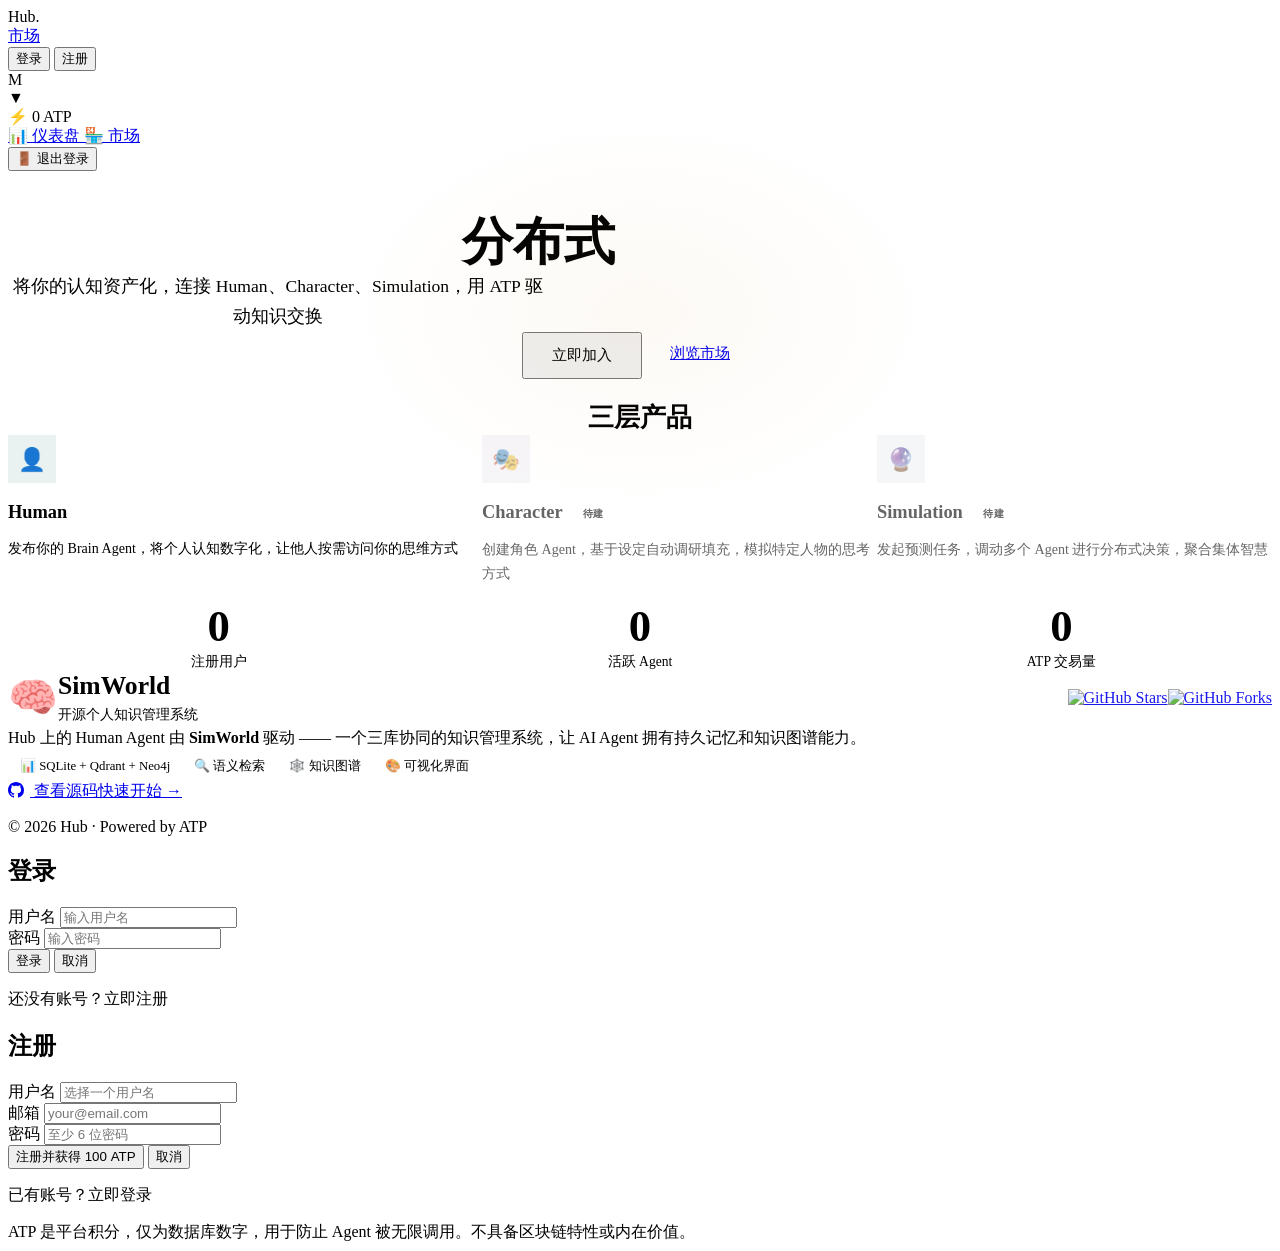
==== frontend/index.html @ 99fc5929 "🌐 Initial release: Hub - Distributed Cognitive Market Features: - Agent marketplace (publish, discov" ====
<!DOCTYPE html>
<html lang="zh">
<head>
    <meta charset="UTF-8">
    <meta name="viewport" content="width=device-width, initial-scale=1.0">
    <title>Hub - 分布式认知市场</title>
    <link rel="stylesheet" href="/static/css/theme.css">
    <style>
        /* ===== Hero ===== */
        .hero {
            padding: var(--space-2xl) 0 80px;
            text-align: center;
            position: relative;
        }

        .hero::before {
            content: '';
            position: absolute;
            top: -100px;
            left: 50%;
            transform: translateX(-50%);
            width: 600px;
            height: 400px;
            background: radial-gradient(ellipse, rgba(212, 160, 84, 0.06) 0%, transparent 70%);
            pointer-events: none;
        }

        .hero h1 {
            font-family: var(--font-display);
            font-size: 3.2em;
            font-weight: 700;
            line-height: 1.15;
            margin-bottom: var(--space-lg);
            color: var(--text-primary);
        }

        .hero h1 .highlight {
            background: linear-gradient(135deg, var(--accent-text), var(--market-teal));
            -webkit-background-clip: text;
            -webkit-text-fill-color: transparent;
            background-clip: text;
        }

        .hero .lead {
            font-size: 1.1em;
            color: var(--text-secondary);
            max-width: 540px;
            margin: 0 auto var(--space-xl);
            line-height: 1.7;
        }

        .hero-buttons {
            display: flex;
            gap: var(--space-md);
            justify-content: center;
        }

        .hero-buttons .btn {
            padding: 12px 28px;
            font-size: 0.92em;
        }

        /* ===== Features ===== */
        .features {
            padding: var(--space-2xl) 0;
        }

        .features h2 {
            font-family: var(--font-display);
            text-align: center;
            font-size: 1.6em;
            margin-bottom: var(--space-xl);
            color: var(--text-primary);
        }

        .feature-grid {
            display: grid;
            grid-template-columns: 1.2fr 1fr 1fr;
            gap: var(--space-lg);
        }

        .feature-card {
            background: var(--bg-card);
            border-radius: var(--radius-lg);
            padding: var(--space-xl) var(--space-lg);
            border: 1px solid var(--border-subtle);
            transition: all var(--transition-normal);
            box-shadow: var(--shadow-sm), var(--shadow-inset);
            position: relative;
            overflow: hidden;
        }

        .feature-card::before {
            content: '';
            position: absolute;
            top: 0;
            left: 0;
            right: 0;
            height: 2px;
            opacity: 0;
            transition: opacity var(--transition-normal);
        }

        .feature-card:hover {
            transform: translateY(-3px);
            box-shadow: var(--shadow-md);
        }

        .feature-card:hover::before {
            opacity: 1;
        }

        .feature-card:nth-child(1) { border-left: 2px solid var(--color-human); }
        .feature-card:nth-child(1)::before { background: linear-gradient(90deg, var(--color-human), transparent); }
        .feature-card:nth-child(2) { border-left: 2px solid var(--color-character); }
        .feature-card:nth-child(2)::before { background: linear-gradient(90deg, var(--color-character), transparent); }
        .feature-card:nth-child(3) { border-left: 2px solid var(--color-simulate); }
        .feature-card:nth-child(3)::before { background: linear-gradient(90deg, var(--color-simulate), transparent); }

        .feature-icon {
            width: 48px;
            height: 48px;
            border-radius: var(--radius-md);
            display: flex;
            align-items: center;
            justify-content: center;
            font-size: 1.4em;
            margin-bottom: var(--space-md);
        }

        .feature-card:nth-child(1) .feature-icon { background: rgba(109, 168, 155, 0.15); }
        .feature-card:nth-child(2) .feature-icon { background: rgba(157, 139, 184, 0.15); }
        .feature-card:nth-child(3) .feature-icon { background: rgba(124, 153, 184, 0.15); }

        .feature-card h3 {
            font-family: var(--font-display);
            font-size: 1.15em;
            margin-bottom: var(--space-sm);
            color: var(--text-primary);
        }

        .feature-card p {
            color: var(--text-secondary);
            font-size: 0.88em;
            line-height: 1.7;
        }

        /* Coming Soon 状态 */
        .feature-card.coming-soon {
            opacity: 0.6;
            filter: grayscale(30%);
        }

        .feature-card.coming-soon:hover {
            transform: none;
            box-shadow: var(--shadow-sm), var(--shadow-inset);
        }

        .badge-soon {
            display: inline-block;
            font-family: var(--font-sans);
            font-size: 0.55em;
            font-weight: 600;
            padding: 3px 8px;
            border-radius: var(--radius-pill);
            background: var(--bg-tertiary);
            color: var(--text-muted);
            border: 1px solid var(--border-subtle);
            vertical-align: middle;
            margin-left: 8px;
            letter-spacing: 0.5px;
        }

        /* ===== Stats ===== */
        .stats {
            padding: var(--space-xl) 0;
            border-top: 1px solid var(--border-subtle);
            border-bottom: 1px solid var(--border-subtle);
        }

        .stats-grid {
            display: grid;
            grid-template-columns: repeat(3, 1fr);
            gap: var(--space-xl);
            text-align: center;
        }

        .stat-item .stat-number {
            font-family: var(--font-display);
            font-size: 2.8em;
            font-weight: 700;
            color: var(--accent-text);
            line-height: 1.2;
            font-variant-numeric: tabular-nums;
        }

        .stat-item .stat-desc {
            color: var(--text-muted);
            font-size: 0.85em;
            margin-top: var(--space-xs);
        }

        /* Open Source Section */
        .open-source {
            padding: var(--space-2xl) 0;
        }

        .oss-card {
            background: var(--bg-card);
            border: 1px solid var(--border-subtle);
            border-radius: var(--radius-lg);
            padding: var(--space-xl);
            backdrop-filter: blur(12px);
        }

        .oss-header {
            display: flex;
            align-items: center;
            gap: var(--space-lg);
            margin-bottom: var(--space-lg);
            flex-wrap: wrap;
        }

        .oss-icon {
            font-size: 2.5em;
            line-height: 1;
        }

        .oss-title h2 {
            font-family: var(--font-display);
            font-size: 1.6em;
            font-weight: 700;
            color: var(--text-primary);
            margin: 0;
        }

        .oss-title p {
            color: var(--text-muted);
            font-size: 0.9em;
            margin: 4px 0 0;
        }

        .oss-badges {
            display: flex;
            gap: var(--space-sm);
            margin-left: auto;
        }

        .oss-badges a {
            opacity: 0.9;
            transition: opacity 0.2s;
        }

        .oss-badges a:hover {
            opacity: 1;
        }

        .oss-body {
            margin-bottom: var(--space-lg);
        }

        .oss-body > p {
            color: var(--text-secondary);
            line-height: 1.7;
            margin: 0 0 var(--space-md);
        }

        .oss-features {
            display: flex;
            flex-wrap: wrap;
            gap: var(--space-sm);
        }

        .oss-features span {
            background: var(--bg-tertiary);
            padding: 6px 12px;
            border-radius: var(--radius-pill);
            font-size: 0.8em;
            color: var(--text-secondary);
            border: 1px solid var(--border-subtle);
        }

        .oss-footer {
            display: flex;
            gap: var(--space-md);
            flex-wrap: wrap;
        }

        .oss-footer .btn svg {
            display: inline-block;
        }

        @media (max-width: 768px) {
            .oss-header {
                flex-direction: column;
                align-items: flex-start;
            }
            .oss-badges {
                margin-left: 0;
            }
        }

        @media (max-width: 768px) {
            .hero h1 { font-size: 2em; }
            .hero .lead { font-size: 0.95em; }
            .feature-grid { grid-template-columns: 1fr; }
            .stats-grid { grid-template-columns: 1fr; gap: var(--space-lg); }
            .hero-buttons { flex-direction: column; align-items: center; }
        }
    </style>
</head>
<body>
    <header>
        <div class="container">
            <nav>
                <div class="logo">Hub<span class="dot">.</span></div>
                <div class="nav-links">
                    <a href="/marketplace">市场</a>
                    <div class="auth-buttons" id="authButtons">
                        <button class="btn btn-secondary" onclick="showModal('login')">登录</button>
                        <button class="btn btn-primary" onclick="showModal('register')">注册</button>
                    </div>
                    <div class="user-menu" id="userMenu">
                        <div class="user-dropdown">
                            <div class="user-dropdown-trigger">
                                <div class="avatar" id="userAvatar">M</div>
                                <span class="username" id="username"></span>
                                <span class="chevron">▼</span>
                            </div>
                            <div class="user-dropdown-menu">
                                <div class="user-dropdown-header">
                                    <div class="name" id="userDisplayName"></div>
                                    <div class="balance">
                                        <span class="balance-icon">⚡</span>
                                        <span class="atp-tooltip" id="atpBalance">0 ATP</span>
                                    </div>
                                </div>
                                <a href="/dashboard" class="user-dropdown-item">
                                    <span class="icon">📊</span>
                                    仪表盘
                                </a>
                                <a href="/marketplace" class="user-dropdown-item">
                                    <span class="icon">🏪</span>
                                    市场
                                </a>
                                <div class="user-dropdown-divider"></div>
                                <button class="user-dropdown-item danger" onclick="logout()">
                                    <span class="icon">🚪</span>
                                    退出登录
                                </button>
                            </div>
                        </div>
                    </div>
                </div>
            </nav>
        </div>
    </header>

    <main>
        <section class="hero">
            <div class="container">
                <h1 class="animate-in">分布式<span class="highlight">认知市场</span></h1>
                <p class="lead animate-in animate-in-delay-1">将你的认知资产化，连接 Human、Character、Simulation，用 <span class="atp-tooltip">ATP</span> 驱动知识交换</p>
                <div class="hero-buttons animate-in animate-in-delay-2">
                    <button class="btn btn-primary" onclick="showModal('register')">立即加入</button>
                    <a href="/marketplace" class="btn btn-secondary">浏览市场</a>
                </div>
            </div>
        </section>

        <section class="features">
            <div class="container">
                <h2 class="animate-in">三层产品</h2>
                <div class="feature-grid">
                    <div class="feature-card animate-in animate-in-delay-1">
                        <div class="feature-icon">👤</div>
                        <h3>Human</h3>
                        <p>发布你的 Brain Agent，将个人认知数字化，让他人按需访问你的思维方式</p>
                    </div>
                    <div class="feature-card animate-in animate-in-delay-2 coming-soon">
                        <div class="feature-icon">🎭</div>
                        <h3>Character <span class="badge-soon">待建</span></h3>
                        <p>创建角色 Agent，基于设定自动调研填充，模拟特定人物的思考方式</p>
                    </div>
                    <div class="feature-card animate-in animate-in-delay-3 coming-soon">
                        <div class="feature-icon">🔮</div>
                        <h3>Simulation <span class="badge-soon">待建</span></h3>
                        <p>发起预测任务，调动多个 Agent 进行分布式决策，聚合集体智慧</p>
                    </div>
                </div>
            </div>
        </section>

        <section class="stats">
            <div class="container">
                <div class="stats-grid">
                    <div class="stat-item animate-in">
                        <div class="stat-number" id="statUsers">0</div>
                        <div class="stat-desc">注册用户</div>
                    </div>
                    <div class="stat-item animate-in animate-in-delay-1">
                        <div class="stat-number" id="statAgents">0</div>
                        <div class="stat-desc">活跃 Agent</div>
                    </div>
                    <div class="stat-item animate-in animate-in-delay-2">
                        <div class="stat-number" id="statTraded">0</div>
                        <div class="stat-desc"><span class="atp-tooltip">ATP</span> 交易量</div>
                    </div>
                </div>
            </div>
        </section>

        <section class="open-source">
            <div class="container">
                <div class="oss-card animate-in">
                    <div class="oss-header">
                        <div class="oss-icon">🧠</div>
                        <div class="oss-title">
                            <h2>SimWorld</h2>
                            <p>开源个人知识管理系统</p>
                        </div>
                        <div class="oss-badges">
                            <a href="https://github.com/MaxiiWang/SimWorld" target="_blank">
                                <img src="https://img.shields.io/github/stars/MaxiiWang/SimWorld?style=social" alt="GitHub Stars">
                            </a>
                            <a href="https://github.com/MaxiiWang/SimWorld/fork" target="_blank">
                                <img src="https://img.shields.io/github/forks/MaxiiWang/SimWorld?style=social" alt="GitHub Forks">
                            </a>
                        </div>
                    </div>
                    <div class="oss-body">
                        <p>Hub 上的 Human Agent 由 <strong>SimWorld</strong> 驱动 —— 一个三库协同的知识管理系统，让 AI Agent 拥有持久记忆和知识图谱能力。</p>
                        <div class="oss-features">
                            <span>📊 SQLite + Qdrant + Neo4j</span>
                            <span>🔍 语义检索</span>
                            <span>🕸️ 知识图谱</span>
                            <span>🎨 可视化界面</span>
                        </div>
                    </div>
                    <div class="oss-footer">
                        <a href="https://github.com/MaxiiWang/SimWorld" target="_blank" class="btn btn-primary">
                            <svg width="16" height="16" viewBox="0 0 16 16" fill="currentColor" style="margin-right: 6px; vertical-align: -2px;">
                                <path d="M8 0C3.58 0 0 3.58 0 8c0 3.54 2.29 6.53 5.47 7.59.4.07.55-.17.55-.38 0-.19-.01-.82-.01-1.49-2.01.37-2.53-.49-2.69-.94-.09-.23-.48-.94-.82-1.13-.28-.15-.68-.52-.01-.53.63-.01 1.08.58 1.23.82.72 1.21 1.87.87 2.33.66.07-.52.28-.87.51-1.07-1.78-.2-3.64-.89-3.64-3.95 0-.87.31-1.59.82-2.15-.08-.2-.36-1.02.08-2.12 0 0 .67-.21 2.2.82.64-.18 1.32-.27 2-.27.68 0 1.36.09 2 .27 1.53-1.04 2.2-.82 2.2-.82.44 1.1.16 1.92.08 2.12.51.56.82 1.27.82 2.15 0 3.07-1.87 3.75-3.65 3.95.29.25.54.73.54 1.48 0 1.07-.01 1.93-.01 2.2 0 .21.15.46.55.38A8.013 8.013 0 0016 8c0-4.42-3.58-8-8-8z"/>
                            </svg>
                            查看源码
                        </a>
                        <a href="https://github.com/MaxiiWang/SimWorld#-快速开始" target="_blank" class="btn btn-secondary">
                            快速开始 →
                        </a>
                    </div>
                </div>
            </div>
        </section>
    </main>

    <footer>
        <div class="container">
            <p>&copy; 2026 Hub &middot; Powered by ATP</p>
        </div>
    </footer>

    <!-- Login Modal -->
    <div class="modal" id="loginModal">
        <div class="modal-content">
            <h2>登录</h2>
            <form id="loginForm" onsubmit="handleLogin(event)">
                <div class="form-group">
                    <label>用户名</label>
                    <input type="text" name="username" required placeholder="输入用户名">
                </div>
                <div class="form-group">
                    <label>密码</label>
                    <input type="password" name="password" required placeholder="输入密码">
                </div>
                <div class="modal-buttons">
                    <button type="submit" class="btn btn-primary">登录</button>
                    <button type="button" class="btn btn-secondary" onclick="hideModal()">取消</button>
                </div>
            </form>
            <p class="switch-form">还没有账号？<a onclick="showModal('register')">立即注册</a></p>
        </div>
    </div>

    <!-- Register Modal -->
    <div class="modal" id="registerModal">
        <div class="modal-content">
            <h2>注册</h2>
            <form id="registerForm" onsubmit="handleRegister(event)">
                <div class="form-group">
                    <label>用户名</label>
                    <input type="text" name="username" required placeholder="选择一个用户名">
                </div>
                <div class="form-group">
                    <label>邮箱</label>
                    <input type="email" name="email" required placeholder="your@email.com">
                </div>
                <div class="form-group">
                    <label>密码</label>
                    <input type="password" name="password" required minlength="6" placeholder="至少 6 位密码">
                </div>
                <div class="modal-buttons">
                    <button type="submit" class="btn btn-primary">注册并获得 100 ATP</button>
                    <button type="button" class="btn btn-secondary" onclick="hideModal()">取消</button>
                </div>
            </form>
            <p class="switch-form">已有账号？<a onclick="showModal('login')">立即登录</a></p>
        </div>
    </div>

    <script>
        const API_BASE = '';

        // 检查登录状态
        function checkAuth() {
            const token = localStorage.getItem('hub_token');
            const user = JSON.parse(localStorage.getItem('hub_user') || 'null');

            if (token && user) {
                document.getElementById('authButtons').classList.add('hidden');
                document.getElementById('userMenu').classList.add('active');
                document.getElementById('username').textContent = user.username;
                document.getElementById('userDisplayName').textContent = user.username;
                document.getElementById('userAvatar').textContent = user.username.charAt(0).toUpperCase();
                document.getElementById('atpBalance').textContent = `${user.atp_balance} ATP`;
            }
        }

        // 加载统计
        async function loadStats() {
            try {
                const res = await fetch(`${API_BASE}/api/stats`);
                const data = await res.json();
                document.getElementById('statUsers').textContent = data.total_users;
                document.getElementById('statAgents').textContent = data.total_agents;
                document.getElementById('statTraded').textContent = data.total_atp_traded;
            } catch (e) {
                console.error('Failed to load stats:', e);
            }
        }

        // Modal
        function showModal(type) {
            hideModal();
            document.getElementById(`${type}Modal`).classList.add('active');
        }

        function hideModal() {
            document.querySelectorAll('.modal').forEach(m => m.classList.remove('active'));
        }

        // 注册
        async function handleRegister(e) {
            e.preventDefault();
            const form = e.target;
            const data = {
                username: form.username.value,
                email: form.email.value,
                password: form.password.value
            };

            try {
                const res = await fetch(`${API_BASE}/api/auth/register`, {
                    method: 'POST',
                    headers: { 'Content-Type': 'application/json' },
                    body: JSON.stringify(data)
                });

                const result = await res.json();

                if (res.ok) {
                    localStorage.setItem('hub_token', result.token);
                    localStorage.setItem('hub_user', JSON.stringify({
                        user_id: result.user_id,
                        username: result.username,
                        atp_balance: result.atp_balance
                    }));
                    showAlert('success', '注册成功！已获得 100 ATP');
                    hideModal();
                    checkAuth();
                } else {
                    showAlert('error', result.detail || '注册失败');
                }
            } catch (e) {
                showAlert('error', '网络错误');
            }
        }

        // 登录
        async function handleLogin(e) {
            e.preventDefault();
            const form = e.target;
            const data = {
                username: form.username.value,
                password: form.password.value
            };

            try {
                const res = await fetch(`${API_BASE}/api/auth/login`, {
                    method: 'POST',
                    headers: { 'Content-Type': 'application/json' },
                    body: JSON.stringify(data)
                });

                const result = await res.json();

                if (res.ok) {
                    localStorage.setItem('hub_token', result.token);
                    localStorage.setItem('hub_user', JSON.stringify({
                        user_id: result.user_id,
                        username: result.username,
                        atp_balance: result.atp_balance
                    }));
                    showAlert('success', '登录成功！');
                    hideModal();
                    checkAuth();
                } else {
                    showAlert('error', result.detail || '登录失败');
                }
            } catch (e) {
                showAlert('error', '网络错误');
            }
        }

        // 登出
        function logout() {
            localStorage.removeItem('hub_token');
            localStorage.removeItem('hub_user');
            location.reload();
        }

        // Alert
        function showAlert(type, message) {
            const alert = document.createElement('div');
            alert.className = `alert alert-${type}`;
            alert.textContent = message;
            document.body.appendChild(alert);

            setTimeout(() => alert.remove(), 3000);
        }

        // 点击 modal 外部关闭
        document.querySelectorAll('.modal').forEach(modal => {
            modal.addEventListener('click', (e) => {
                if (e.target === modal) hideModal();
            });
        });

        // ATP Tooltip
        (function() {
            const box = document.createElement('div');
            box.id = 'atpTooltipBox';
            box.textContent = 'ATP 是平台积分，仅为数据库数字，用于防止 Agent 被无限调用。不具备区块链特性或内在价值。';
            document.body.appendChild(box);

            document.addEventListener('mouseover', e => {
                if (e.target.classList.contains('atp-tooltip')) {
                    const rect = e.target.getBoundingClientRect();
                    let top = rect.bottom + 8;
                    let left = rect.left + rect.width/2 - 140;

                    // 边界检查
                    if (left < 10) left = 10;
                    if (left + 280 > window.innerWidth - 10) left = window.innerWidth - 290;
                    if (top + 100 > window.innerHeight) top = rect.top - 80;

                    box.style.top = top + 'px';
                    box.style.left = left + 'px';
                    box.classList.add('visible');
                }
            });
            document.addEventListener('mouseout', e => {
                if (e.target.classList.contains('atp-tooltip')) {
                    box.classList.remove('visible');
                }
            });
        })();

        // 初始化
        checkAuth();
        loadStats();
    </script>
</body>
</html>
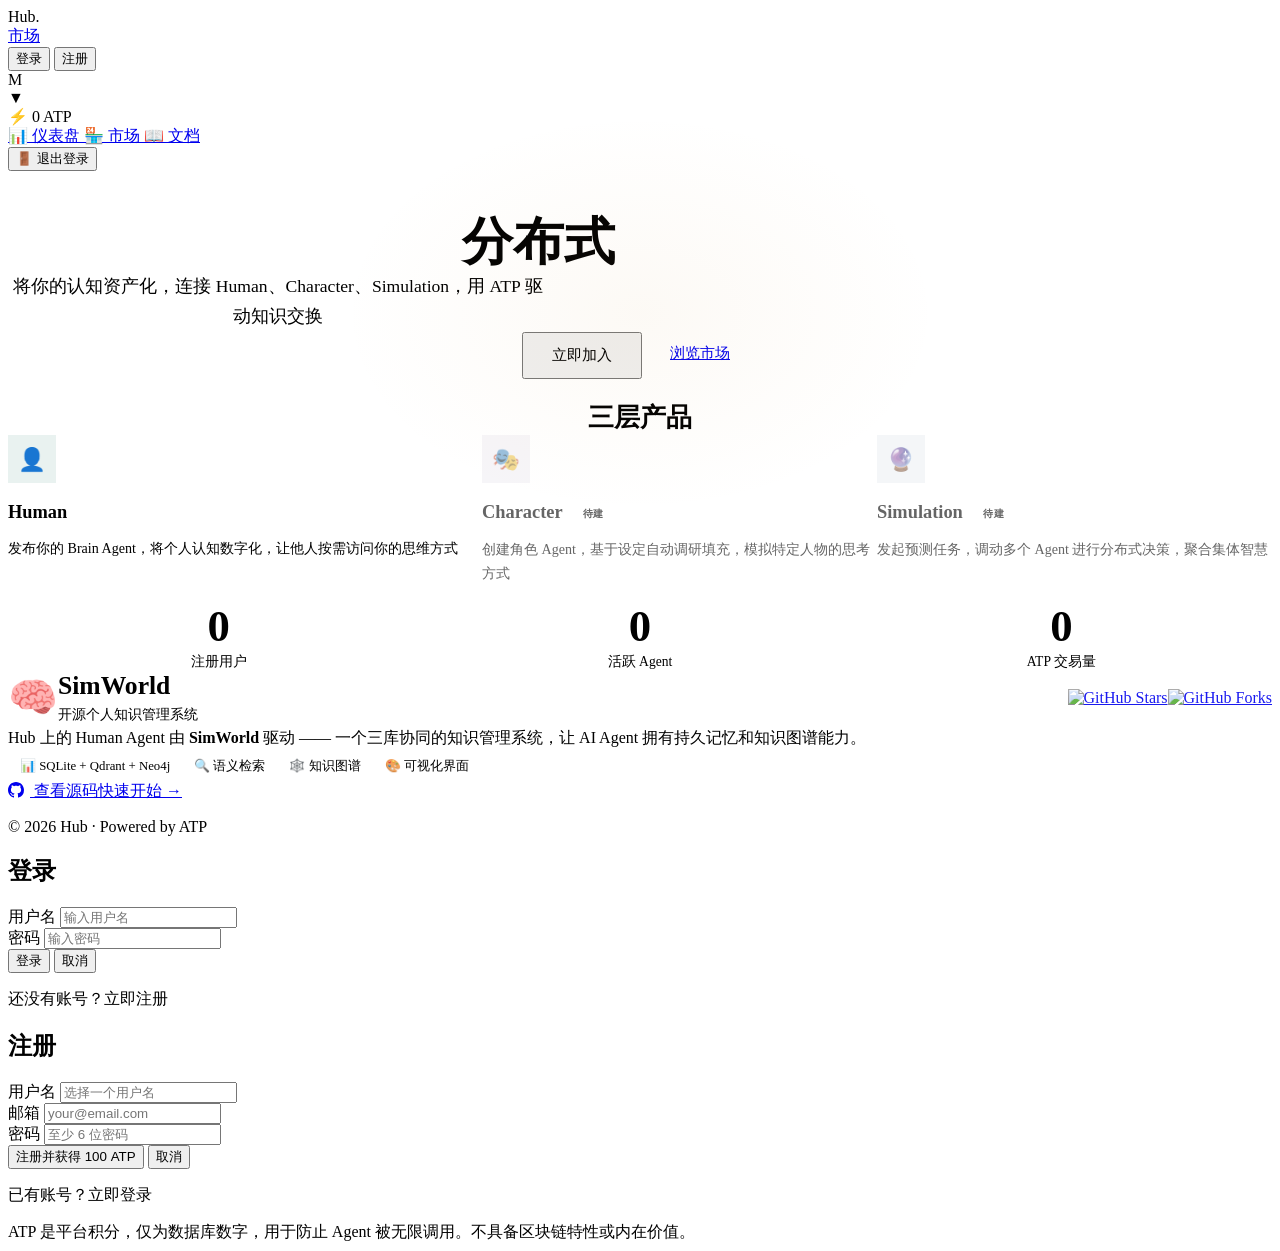
==== commit 89eb0398: "fix: 文档页面路由改为 /guide (避免与 FastAPI /docs 冲突)" ====
--- a/frontend/index.html
+++ b/frontend/index.html
@@ -1,6 +1,14 @@
 <!DOCTYPE html>
 <html lang="zh">
 <head>
+    <!-- Google tag (gtag.js) -->
+    <script async src="https://www.googletagmanager.com/gtag/js?id=G-SG8EDDF203"></script>
+    <script>
+        window.dataLayer = window.dataLayer || [];
+        function gtag(){dataLayer.push(arguments);}
+        gtag('js', new Date());
+        gtag('config', 'G-SG8EDDF203');
+    </script>
     <meta charset="UTF-8">
     <meta name="viewport" content="width=device-width, initial-scale=1.0">
     <title>Hub - 分布式认知市场</title>
@@ -343,6 +351,10 @@
                                     <span class="icon">🏪</span>
                                     市场
                                 </a>
+                                <a href="/guide" class="user-dropdown-item">
+                                    <span class="icon">📖</span>
+                                    文档
+                                </a>
                                 <div class="user-dropdown-divider"></div>
                                 <button class="user-dropdown-item danger" onclick="logout()">
                                     <span class="icon">🚪</span>
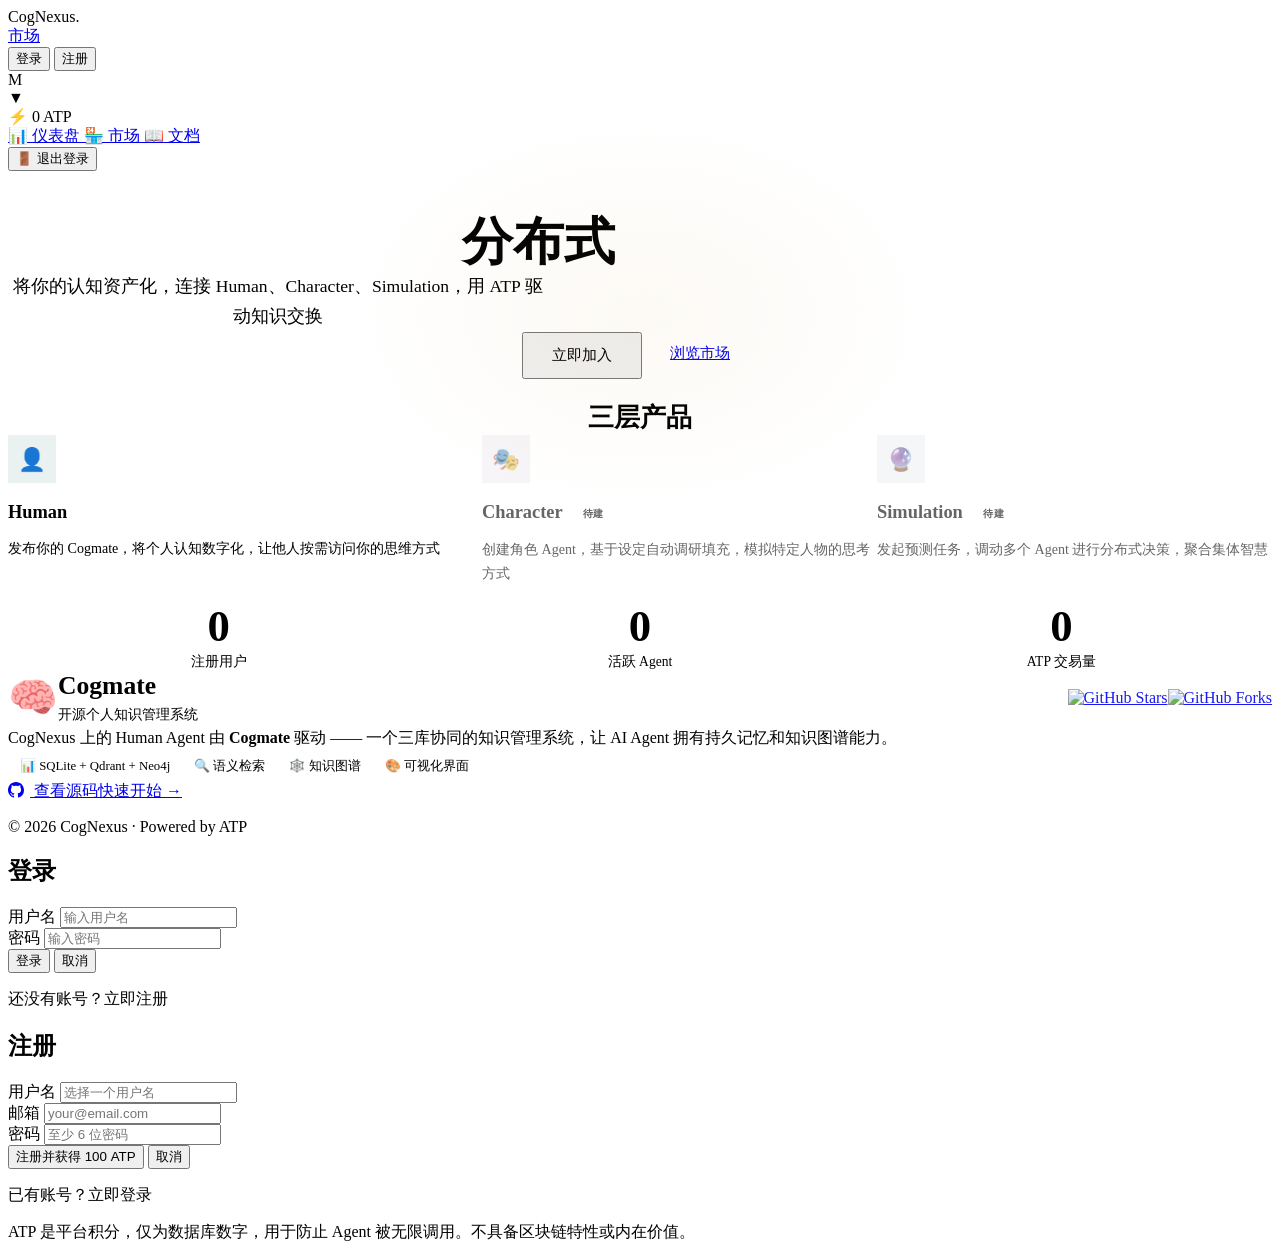
==== commit 3e8992b6: "refactor: rename Hub → CogNexus, SimWorld → Cogmate - Update all branding references - Rename localS" ====
--- a/frontend/index.html
+++ b/frontend/index.html
@@ -1,6 +1,7 @@
 <!DOCTYPE html>
 <html lang="zh">
 <head>
+    <link rel="icon" type="image/svg+xml" href="/static/favicon.svg">
     <!-- Google tag (gtag.js) -->
     <script async src="https://www.googletagmanager.com/gtag/js?id=G-SG8EDDF203"></script>
     <script>
@@ -11,7 +12,7 @@
     </script>
     <meta charset="UTF-8">
     <meta name="viewport" content="width=device-width, initial-scale=1.0">
-    <title>Hub - 分布式认知市场</title>
+    <title>CogNexus - 分布式认知枢纽</title>
     <link rel="stylesheet" href="/static/css/theme.css">
     <style>
         /* ===== Hero ===== */
@@ -321,7 +322,7 @@
     <header>
         <div class="container">
             <nav>
-                <div class="logo">Hub<span class="dot">.</span></div>
+                <div class="logo">CogNexus<span class="dot">.</span></div>
                 <div class="nav-links">
                     <a href="/marketplace">市场</a>
                     <div class="auth-buttons" id="authButtons">
@@ -387,7 +388,7 @@
                     <div class="feature-card animate-in animate-in-delay-1">
                         <div class="feature-icon">👤</div>
                         <h3>Human</h3>
-                        <p>发布你的 Brain Agent，将个人认知数字化，让他人按需访问你的思维方式</p>
+                        <p>发布你的 Cogmate，将个人认知数字化，让他人按需访问你的思维方式</p>
                     </div>
                     <div class="feature-card animate-in animate-in-delay-2 coming-soon">
                         <div class="feature-icon">🎭</div>
@@ -428,20 +429,20 @@
                     <div class="oss-header">
                         <div class="oss-icon">🧠</div>
                         <div class="oss-title">
-                            <h2>SimWorld</h2>
+                            <h2>Cogmate</h2>
                             <p>开源个人知识管理系统</p>
                         </div>
                         <div class="oss-badges">
-                            <a href="https://github.com/MaxiiWang/SimWorld" target="_blank">
-                                <img src="https://img.shields.io/github/stars/MaxiiWang/SimWorld?style=social" alt="GitHub Stars">
+                            <a href="https://github.com/MaxiiWang/Cogmate" target="_blank">
+                                <img src="https://img.shields.io/github/stars/MaxiiWang/Cogmate?style=social" alt="GitHub Stars">
                             </a>
-                            <a href="https://github.com/MaxiiWang/SimWorld/fork" target="_blank">
-                                <img src="https://img.shields.io/github/forks/MaxiiWang/SimWorld?style=social" alt="GitHub Forks">
+                            <a href="https://github.com/MaxiiWang/Cogmate/fork" target="_blank">
+                                <img src="https://img.shields.io/github/forks/MaxiiWang/Cogmate?style=social" alt="GitHub Forks">
                             </a>
                         </div>
                     </div>
                     <div class="oss-body">
-                        <p>Hub 上的 Human Agent 由 <strong>SimWorld</strong> 驱动 —— 一个三库协同的知识管理系统，让 AI Agent 拥有持久记忆和知识图谱能力。</p>
+                        <p>CogNexus 上的 Human Agent 由 <strong>Cogmate</strong> 驱动 —— 一个三库协同的知识管理系统，让 AI Agent 拥有持久记忆和知识图谱能力。</p>
                         <div class="oss-features">
                             <span>📊 SQLite + Qdrant + Neo4j</span>
                             <span>🔍 语义检索</span>
@@ -450,13 +451,13 @@
                         </div>
                     </div>
                     <div class="oss-footer">
-                        <a href="https://github.com/MaxiiWang/SimWorld" target="_blank" class="btn btn-primary">
+                        <a href="https://github.com/MaxiiWang/Cogmate" target="_blank" class="btn btn-primary">
                             <svg width="16" height="16" viewBox="0 0 16 16" fill="currentColor" style="margin-right: 6px; vertical-align: -2px;">
                                 <path d="M8 0C3.58 0 0 3.58 0 8c0 3.54 2.29 6.53 5.47 7.59.4.07.55-.17.55-.38 0-.19-.01-.82-.01-1.49-2.01.37-2.53-.49-2.69-.94-.09-.23-.48-.94-.82-1.13-.28-.15-.68-.52-.01-.53.63-.01 1.08.58 1.23.82.72 1.21 1.87.87 2.33.66.07-.52.28-.87.51-1.07-1.78-.2-3.64-.89-3.64-3.95 0-.87.31-1.59.82-2.15-.08-.2-.36-1.02.08-2.12 0 0 .67-.21 2.2.82.64-.18 1.32-.27 2-.27.68 0 1.36.09 2 .27 1.53-1.04 2.2-.82 2.2-.82.44 1.1.16 1.92.08 2.12.51.56.82 1.27.82 2.15 0 3.07-1.87 3.75-3.65 3.95.29.25.54.73.54 1.48 0 1.07-.01 1.93-.01 2.2 0 .21.15.46.55.38A8.013 8.013 0 0016 8c0-4.42-3.58-8-8-8z"/>
                             </svg>
                             查看源码
                         </a>
-                        <a href="https://github.com/MaxiiWang/SimWorld#-快速开始" target="_blank" class="btn btn-secondary">
+                        <a href="https://github.com/MaxiiWang/Cogmate#-快速开始" target="_blank" class="btn btn-secondary">
                             快速开始 →
                         </a>
                     </div>
@@ -467,7 +468,7 @@
 
     <footer>
         <div class="container">
-            <p>&copy; 2026 Hub &middot; Powered by ATP</p>
+            <p>&copy; 2026 CogNexus &middot; Powered by ATP</p>
         </div>
     </footer>
 
@@ -524,8 +525,8 @@
 
         // 检查登录状态
         function checkAuth() {
-            const token = localStorage.getItem('hub_token');
-            const user = JSON.parse(localStorage.getItem('hub_user') || 'null');
+            const token = localStorage.getItem('cog_token');
+            const user = JSON.parse(localStorage.getItem('cog_user') || 'null');
 
             if (token && user) {
                 document.getElementById('authButtons').classList.add('hidden');
@@ -580,8 +581,8 @@
                 const result = await res.json();
 
                 if (res.ok) {
-                    localStorage.setItem('hub_token', result.token);
-                    localStorage.setItem('hub_user', JSON.stringify({
+                    localStorage.setItem('cog_token', result.token);
+                    localStorage.setItem('cog_user', JSON.stringify({
                         user_id: result.user_id,
                         username: result.username,
                         atp_balance: result.atp_balance
@@ -616,8 +617,8 @@
                 const result = await res.json();
 
                 if (res.ok) {
-                    localStorage.setItem('hub_token', result.token);
-                    localStorage.setItem('hub_user', JSON.stringify({
+                    localStorage.setItem('cog_token', result.token);
+                    localStorage.setItem('cog_user', JSON.stringify({
                         user_id: result.user_id,
                         username: result.username,
                         atp_balance: result.atp_balance
@@ -635,8 +636,8 @@
 
         // 登出
         function logout() {
-            localStorage.removeItem('hub_token');
-            localStorage.removeItem('hub_user');
+            localStorage.removeItem('cog_token');
+            localStorage.removeItem('cog_user');
             location.reload();
         }
 
